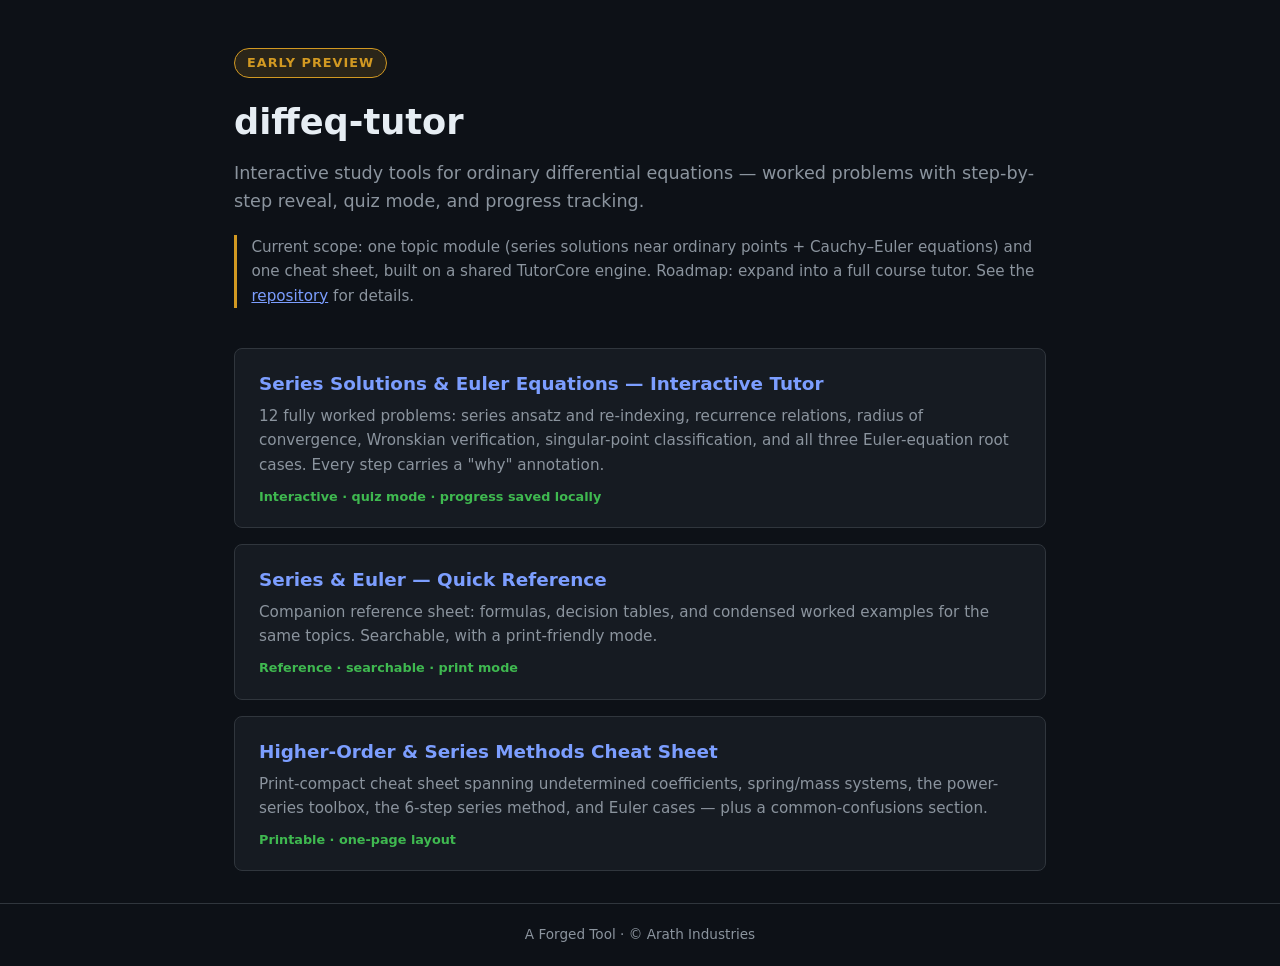
==== index.html @ a0a0be1a "Initial public release: series solutions & Euler equations module (early preview) Interactive tutor " ====
<!DOCTYPE html>
<html lang="en">
<head>
  <meta charset="UTF-8">
  <meta name="viewport" content="width=device-width, initial-scale=1.0">
  <title>diffeq-tutor — Interactive Differential Equations Study Tools</title>
  <style>
    :root {
      --bg: #0d1117;
      --card: #161b22;
      --border: #30363d;
      --text: #e6edf3;
      --dim: #8b949e;
      --accent: #7c9eff;
      --amber: #d29922;
      --green: #3fb950;
    }
    * { margin: 0; padding: 0; box-sizing: border-box; }
    body {
      font-family: 'Segoe UI', system-ui, sans-serif;
      background: var(--bg);
      color: var(--text);
      line-height: 1.6;
      min-height: 100vh;
      display: flex;
      flex-direction: column;
    }
    main { flex: 1; max-width: 860px; margin: 0 auto; padding: 3rem 1.5rem 2rem; width: 100%; }
    .badge-preview {
      display: inline-block;
      background: rgba(210, 153, 34, 0.15);
      border: 1px solid var(--amber);
      color: var(--amber);
      font-size: 0.8rem;
      font-weight: 700;
      letter-spacing: 0.08em;
      padding: 0.25rem 0.75rem;
      border-radius: 999px;
      margin-bottom: 1rem;
    }
    h1 { font-size: 2.2rem; margin-bottom: 0.5rem; }
    .tagline { color: var(--dim); font-size: 1.1rem; margin-bottom: 0.75rem; }
    .scope-note {
      color: var(--dim);
      font-size: 0.95rem;
      border-left: 3px solid var(--amber);
      padding-left: 0.9rem;
      margin: 1.25rem 0 2.5rem;
    }
    .cards { display: grid; gap: 1rem; }
    .card {
      display: block;
      background: var(--card);
      border: 1px solid var(--border);
      border-radius: 8px;
      padding: 1.25rem 1.5rem;
      text-decoration: none;
      color: var(--text);
      transition: border-color 0.15s ease, transform 0.15s ease;
    }
    .card:hover { border-color: var(--accent); transform: translateY(-2px); }
    .card h2 { font-size: 1.15rem; margin-bottom: 0.35rem; color: var(--accent); }
    .card p { color: var(--dim); font-size: 0.95rem; }
    .card .meta { display: block; margin-top: 0.6rem; font-size: 0.8rem; color: var(--green); font-weight: 600; }
    footer {
      border-top: 1px solid var(--border);
      padding: 1.25rem;
      text-align: center;
      color: var(--dim);
      font-size: 0.85rem;
    }
    footer a { color: var(--dim); }
  </style>
</head>
<body>

<main>
  <span class="badge-preview">EARLY PREVIEW</span>
  <h1>diffeq-tutor</h1>
  <p class="tagline">Interactive study tools for ordinary differential equations — worked problems with step-by-step reveal, quiz mode, and progress tracking.</p>
  <p class="scope-note">Current scope: one topic module (series solutions near ordinary points + Cauchy&ndash;Euler equations) and one cheat sheet, built on a shared TutorCore engine. Roadmap: expand into a full course tutor. See the <a href="https://github.com/ArathIndustries/diffeq-tutor" style="color: var(--accent);">repository</a> for details.</p>

  <div class="cards">
    <a class="card" href="series_solutions_tutor.html">
      <h2>Series Solutions &amp; Euler Equations — Interactive Tutor</h2>
      <p>12 fully worked problems: series ansatz and re-indexing, recurrence relations, radius of convergence, Wronskian verification, singular-point classification, and all three Euler-equation root cases. Every step carries a "why" annotation.</p>
      <span class="meta">Interactive &middot; quiz mode &middot; progress saved locally</span>
    </a>
    <a class="card" href="problems_series_solutions.html">
      <h2>Series &amp; Euler — Quick Reference</h2>
      <p>Companion reference sheet: formulas, decision tables, and condensed worked examples for the same topics. Searchable, with a print-friendly mode.</p>
      <span class="meta">Reference &middot; searchable &middot; print mode</span>
    </a>
    <a class="card" href="cheatsheet_series_methods.html">
      <h2>Higher-Order &amp; Series Methods Cheat Sheet</h2>
      <p>Print-compact cheat sheet spanning undetermined coefficients, spring/mass systems, the power-series toolbox, the 6-step series method, and Euler cases — plus a common-confusions section.</p>
      <span class="meta">Printable &middot; one-page layout</span>
    </a>
  </div>
</main>

<footer>
  A Forged Tool &middot; &copy; Arath Industries
</footer>

</body>
</html>
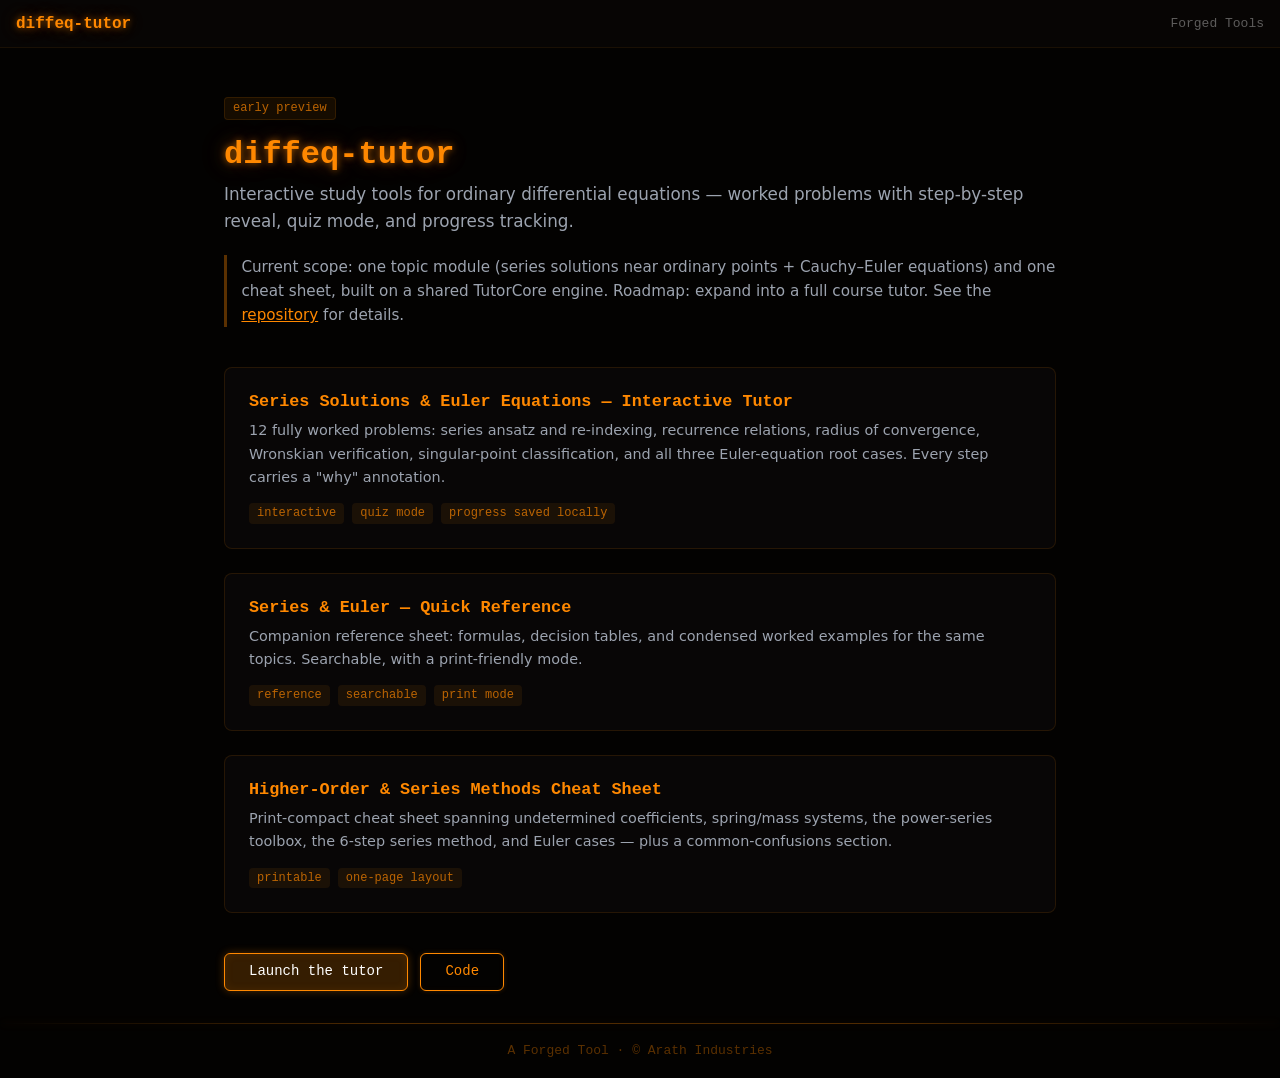
==== commit 7297d476: "Adopt forged-kit brand chrome (arath.site design system) - Vendor forged.css (forged-kit) at repo ro" ====
--- a/index.html
+++ b/index.html
@@ -4,103 +4,98 @@
   <meta charset="UTF-8">
   <meta name="viewport" content="width=device-width, initial-scale=1.0">
   <title>diffeq-tutor — Interactive Differential Equations Study Tools</title>
+  <link rel="stylesheet" href="forged.css">
   <style>
-    :root {
-      --bg: #0d1117;
-      --card: #161b22;
-      --border: #30363d;
-      --text: #e6edf3;
-      --dim: #8b949e;
-      --accent: #7c9eff;
-      --amber: #d29922;
-      --green: #3fb950;
+    /* Page-local layout on top of forged.css tokens */
+    * { box-sizing: border-box; }
+    main {
+      flex: 1;
+      width: 100%;
+      max-width: 54rem;
+      margin: 0 auto;
+      padding: 3rem var(--fk-pad-x) 2rem;
     }
-    * { margin: 0; padding: 0; box-sizing: border-box; }
-    body {
-      font-family: 'Segoe UI', system-ui, sans-serif;
-      background: var(--bg);
-      color: var(--text);
+    h1 {
+      font-family: var(--fk-font-mono);
+      font-size: 2rem;
+      color: var(--fk-accent);
+      text-shadow: var(--fk-glow-text);
+      margin: 0 0 0.5rem;
+    }
+    .tagline { color: var(--fk-text-dim); font-size: 1.05rem; margin: 0 0 0.75rem; line-height: 1.6; }
+    .scope-note {
+      color: var(--fk-text-dim);
+      font-size: 0.95rem;
       line-height: 1.6;
-      min-height: 100vh;
-      display: flex;
-      flex-direction: column;
-    }
-    main { flex: 1; max-width: 860px; margin: 0 auto; padding: 3rem 1.5rem 2rem; width: 100%; }
-    .badge-preview {
-      display: inline-block;
-      background: rgba(210, 153, 34, 0.15);
-      border: 1px solid var(--amber);
-      color: var(--amber);
-      font-size: 0.8rem;
-      font-weight: 700;
-      letter-spacing: 0.08em;
-      padding: 0.25rem 0.75rem;
-      border-radius: 999px;
-      margin-bottom: 1rem;
-    }
-    h1 { font-size: 2.2rem; margin-bottom: 0.5rem; }
-    .tagline { color: var(--dim); font-size: 1.1rem; margin-bottom: 0.75rem; }
-    .scope-note {
-      color: var(--dim);
-      font-size: 0.95rem;
-      border-left: 3px solid var(--amber);
+      border-left: 3px solid var(--fk-border-strong);
       padding-left: 0.9rem;
       margin: 1.25rem 0 2.5rem;
     }
-    .cards { display: grid; gap: 1rem; }
-    .card {
-      display: block;
-      background: var(--card);
-      border: 1px solid var(--border);
-      border-radius: 8px;
-      padding: 1.25rem 1.5rem;
-      text-decoration: none;
-      color: var(--text);
-      transition: border-color 0.15s ease, transform 0.15s ease;
+    .scope-note a { color: var(--fk-accent); }
+    .hero-chip { margin: 0 0 1rem; }
+    .cards { display: grid; gap: var(--fk-gap); }
+    a.fk-card { display: block; text-decoration: none; color: var(--fk-text); }
+    .fk-card h2 {
+      font-family: var(--fk-font-mono);
+      font-size: 1.05rem;
+      color: var(--fk-accent);
+      margin: 0 0 0.5rem;
     }
-    .card:hover { border-color: var(--accent); transform: translateY(-2px); }
-    .card h2 { font-size: 1.15rem; margin-bottom: 0.35rem; color: var(--accent); }
-    .card p { color: var(--dim); font-size: 0.95rem; }
-    .card .meta { display: block; margin-top: 0.6rem; font-size: 0.8rem; color: var(--green); font-weight: 600; }
-    footer {
-      border-top: 1px solid var(--border);
-      padding: 1.25rem;
-      text-align: center;
-      color: var(--dim);
-      font-size: 0.85rem;
-    }
-    footer a { color: var(--dim); }
+    .fk-card p { color: var(--fk-text-dim); font-size: 0.9rem; line-height: 1.6; margin: 0 0 0.9rem; }
+    .chip-row { display: flex; flex-wrap: wrap; gap: 0.5rem; }
+    .cta-row { display: flex; flex-wrap: wrap; gap: 0.75rem; margin-top: 2.5rem; }
   </style>
 </head>
-<body>
+<body class="fk-page">
+
+<header class="fk-header">
+  <span class="fk-header-title">diffeq-tutor</span>
+  <a class="fk-header-link" href="https://www.arath.site/forged/tools">Forged Tools</a>
+</header>
 
 <main>
-  <span class="badge-preview">EARLY PREVIEW</span>
+  <p class="hero-chip"><span class="fk-chip fk-chip-preview">early preview</span></p>
   <h1>diffeq-tutor</h1>
   <p class="tagline">Interactive study tools for ordinary differential equations — worked problems with step-by-step reveal, quiz mode, and progress tracking.</p>
-  <p class="scope-note">Current scope: one topic module (series solutions near ordinary points + Cauchy&ndash;Euler equations) and one cheat sheet, built on a shared TutorCore engine. Roadmap: expand into a full course tutor. See the <a href="https://github.com/ArathIndustries/diffeq-tutor" style="color: var(--accent);">repository</a> for details.</p>
+  <p class="scope-note">Current scope: one topic module (series solutions near ordinary points + Cauchy&ndash;Euler equations) and one cheat sheet, built on a shared TutorCore engine. Roadmap: expand into a full course tutor. See the <a href="https://github.com/ArathIndustries/diffeq-tutor">repository</a> for details.</p>
 
   <div class="cards">
-    <a class="card" href="series_solutions_tutor.html">
+    <a class="fk-card" href="series_solutions_tutor.html">
       <h2>Series Solutions &amp; Euler Equations — Interactive Tutor</h2>
       <p>12 fully worked problems: series ansatz and re-indexing, recurrence relations, radius of convergence, Wronskian verification, singular-point classification, and all three Euler-equation root cases. Every step carries a "why" annotation.</p>
-      <span class="meta">Interactive &middot; quiz mode &middot; progress saved locally</span>
+      <div class="chip-row">
+        <span class="fk-chip">interactive</span>
+        <span class="fk-chip">quiz mode</span>
+        <span class="fk-chip">progress saved locally</span>
+      </div>
     </a>
-    <a class="card" href="problems_series_solutions.html">
+    <a class="fk-card" href="problems_series_solutions.html">
       <h2>Series &amp; Euler — Quick Reference</h2>
       <p>Companion reference sheet: formulas, decision tables, and condensed worked examples for the same topics. Searchable, with a print-friendly mode.</p>
-      <span class="meta">Reference &middot; searchable &middot; print mode</span>
+      <div class="chip-row">
+        <span class="fk-chip">reference</span>
+        <span class="fk-chip">searchable</span>
+        <span class="fk-chip">print mode</span>
+      </div>
     </a>
-    <a class="card" href="cheatsheet_series_methods.html">
+    <a class="fk-card" href="cheatsheet_series_methods.html">
       <h2>Higher-Order &amp; Series Methods Cheat Sheet</h2>
       <p>Print-compact cheat sheet spanning undetermined coefficients, spring/mass systems, the power-series toolbox, the 6-step series method, and Euler cases — plus a common-confusions section.</p>
-      <span class="meta">Printable &middot; one-page layout</span>
+      <div class="chip-row">
+        <span class="fk-chip">printable</span>
+        <span class="fk-chip">one-page layout</span>
+      </div>
     </a>
+  </div>
+
+  <div class="cta-row">
+    <a class="fk-btn-filled" href="series_solutions_tutor.html">Launch the tutor</a>
+    <a class="fk-btn" href="https://github.com/ArathIndustries/diffeq-tutor">Code</a>
   </div>
 </main>
 
-<footer>
-  A Forged Tool &middot; &copy; Arath Industries
+<footer class="fk-footer">
+  <a href="https://www.arath.site">A Forged Tool &middot; &copy; Arath Industries</a>
 </footer>
 
 </body>
--- a/forged.css
+++ b/forged.css
@@ -0,0 +1,249 @@
+/* ==========================================================================
+   forged-kit — forged.css
+   Shared brand layer for Arath Industries "Forged Tools" static sites.
+   Upstream source of truth: portfolio-website (arath.site) —
+   src/app/globals.css, src/app/forged/tools/page.tsx,
+   src/components/Header.tsx, src/components/Footer.tsx.
+   Self-contained: no build step, no external requests, no webfont loads.
+   Non-invasive: nothing here restyles bare elements outside .fk-* scope.
+   The site (and this kit) is dark-only.
+   ========================================================================== */
+
+:root {
+  /* --- Color: backgrounds --- */
+  --fk-bg: #030201;                       /* page background (site body) */
+  --fk-surface: #090706;                  /* raised surface / header band */
+  --fk-card-bg: rgba(13, 11, 10, 0.6);    /* card background */
+  --fk-card-bg-tint: rgba(255, 136, 0, 0.02); /* forged-tools card tint */
+
+  /* --- Color: text --- */
+  --fk-text: #e0e0e0;                     /* primary text */
+  --fk-text-dim: #9ca3af;                 /* secondary text (site gray-400) */
+  --fk-text-faint: rgba(255, 255, 255, 0.35); /* de-emphasized nav text */
+
+  /* --- Color: accent (neon orange) --- */
+  --fk-accent: #FF8800;
+  --fk-accent-deep: #994400;
+  --fk-accent-rgb: 255, 136, 0;           /* for rgba() composition */
+  --fk-accent-dim: rgba(255, 136, 0, 0.7);   /* chip text */
+  --fk-accent-faint: rgba(255, 136, 0, 0.35); /* footer / maker's-mark text */
+
+  /* --- Borders --- */
+  --fk-border-neutral: rgba(255, 255, 255, 0.06); /* resting card border */
+  --fk-border-faint: rgba(255, 136, 0, 0.08);     /* header/footer hairlines */
+  --fk-border-soft: rgba(255, 136, 0, 0.12);      /* forged-tools card border */
+  --fk-border-strong: rgba(255, 136, 0, 0.35);    /* hover border */
+
+  /* --- Fills --- */
+  --fk-chip-bg: rgba(255, 136, 0, 0.08);
+  --fk-btn-filled-bg: rgba(255, 136, 0, 0.2);
+  --fk-btn-filled-bg-hover: rgba(255, 136, 0, 0.35);
+  --fk-btn-bg-hover: rgba(255, 136, 0, 0.15);
+
+  /* --- Typography (web-safe fallbacks; kit loads no webfonts) --- */
+  --fk-font-sans: Inter, system-ui, -apple-system, "Segoe UI", Roboto,
+    Helvetica, Arial, sans-serif;
+  --fk-font-mono: "JetBrains Mono", ui-monospace, SFMono-Regular, Menlo,
+    Consolas, "Liberation Mono", monospace;
+
+  /* --- Radii --- */
+  --fk-radius-sm: 0.25rem;                /* chips */
+  --fk-radius-btn: 0.375rem;              /* buttons */
+  --fk-radius-card: 0.5rem;               /* cards */
+
+  /* --- Glow shadows --- */
+  --fk-glow-btn: 0 0 5px rgba(255, 136, 0, 0.2),
+    inset 0 0 5px rgba(255, 136, 0, 0.05);
+  --fk-glow-btn-hover: 0 0 10px rgba(255, 136, 0, 0.4),
+    0 0 30px rgba(255, 136, 0, 0.15), inset 0 0 10px rgba(255, 136, 0, 0.1);
+  --fk-glow-btn-filled: 0 0 8px rgba(255, 136, 0, 0.3),
+    inset 0 0 8px rgba(255, 136, 0, 0.1);
+  --fk-glow-btn-filled-hover: 0 0 15px rgba(255, 136, 0, 0.5),
+    0 0 40px rgba(255, 136, 0, 0.2), inset 0 0 15px rgba(255, 136, 0, 0.15);
+  --fk-glow-card-hover: 0 0 15px rgba(255, 136, 0, 0.06),
+    inset 0 0 30px rgba(255, 136, 0, 0.02);
+  --fk-glow-divider: 0 0 8px rgba(255, 136, 0, 0.15),
+    0 0 20px rgba(255, 136, 0, 0.05);
+  --fk-glow-text: 0 0 7px rgba(255, 136, 0, 0.6),
+    0 0 20px rgba(255, 136, 0, 0.3), 0 0 40px rgba(255, 136, 0, 0.15);
+
+  /* --- Spacing rhythm --- */
+  --fk-container-max: 64rem;              /* site max-w-3xl..5xl range */
+  --fk-pad-x: 1rem;                       /* container side padding */
+  --fk-card-pad: 1.5rem;                  /* card padding (site p-6) */
+  --fk-gap: 1.5rem;                       /* card-to-card gap (space-y-6) */
+}
+
+/* --------------------------------------------------------------------------
+   .fk-page — base canvas. Apply to <body> (or a wrapper). Sets background,
+   text color, and the sans stack. Does not touch child element defaults.
+   -------------------------------------------------------------------------- */
+.fk-page {
+  margin: 0;
+  min-height: 100vh;
+  display: flex;
+  flex-direction: column;
+  background-color: var(--fk-bg);
+  color: var(--fk-text);
+  font-family: var(--fk-font-sans);
+}
+
+/* --------------------------------------------------------------------------
+   .fk-header — slim top band. Markup:
+   <header class="fk-header">
+     <span class="fk-header-title">Tool Name</span>
+     <a class="fk-header-link" href="https://www.arath.site/forged/tools">Forged Tools</a>
+   </header>
+   -------------------------------------------------------------------------- */
+.fk-header {
+  position: sticky;
+  top: 0;
+  z-index: 50;
+  display: flex;
+  align-items: center;
+  justify-content: space-between;
+  gap: 1rem;
+  height: 3rem;
+  padding: 0 var(--fk-pad-x);
+  background: rgba(9, 7, 6, 0.8);
+  backdrop-filter: blur(4px);
+  -webkit-backdrop-filter: blur(4px);
+  border-bottom: 1px solid var(--fk-border-faint);
+  font-family: var(--fk-font-mono);
+}
+
+.fk-header-title {
+  font-weight: 700;
+  font-size: 1rem;
+  color: var(--fk-accent);
+  text-shadow: var(--fk-glow-text);
+  text-decoration: none;
+}
+
+.fk-header-link {
+  font-size: 0.8125rem;
+  color: var(--fk-text-faint);
+  text-decoration: none;
+  transition: color 0.2s ease, text-shadow 0.2s ease;
+}
+
+.fk-header-link:hover {
+  color: var(--fk-accent);
+  text-shadow: 0 0 8px rgba(var(--fk-accent-rgb), 0.3);
+}
+
+/* --------------------------------------------------------------------------
+   .fk-card — content panel with neon hover border.
+   -------------------------------------------------------------------------- */
+.fk-card {
+  padding: var(--fk-card-pad);
+  background: var(--fk-card-bg);
+  border: 1px solid var(--fk-border-soft);
+  border-radius: var(--fk-radius-card);
+  transition: border-color 0.3s ease, box-shadow 0.3s ease;
+}
+
+.fk-card:hover {
+  border-color: var(--fk-border-strong);
+  box-shadow: var(--fk-glow-card-hover);
+}
+
+/* --------------------------------------------------------------------------
+   .fk-chip — small mono tag. .fk-chip-preview — status variant
+   ("early preview"); same palette as tags on /forged/tools, plus a
+   hairline accent border to read as a status rather than a tag.
+   -------------------------------------------------------------------------- */
+.fk-chip {
+  display: inline-block;
+  padding: 0.125rem 0.5rem;
+  font-family: var(--fk-font-mono);
+  font-size: 0.75rem;
+  line-height: 1.4;
+  border-radius: var(--fk-radius-sm);
+  background: var(--fk-chip-bg);
+  color: var(--fk-accent-dim);
+}
+
+.fk-chip-preview {
+  border: 1px solid var(--fk-border-soft);
+}
+
+/* --------------------------------------------------------------------------
+   .fk-btn / .fk-btn-filled — the site's neon-btn / neon-btn-filled.
+   Work on <a> and <button>.
+   -------------------------------------------------------------------------- */
+.fk-btn,
+.fk-btn-filled {
+  display: inline-block;
+  padding: 0.5rem 1.5rem;
+  font-family: var(--fk-font-mono);
+  font-size: 0.875rem;
+  line-height: 1.4;
+  text-decoration: none;
+  cursor: pointer;
+  border-radius: var(--fk-radius-btn);
+  transition: all 0.2s ease;
+}
+
+.fk-btn {
+  border: 1px solid var(--fk-accent);
+  color: var(--fk-accent);
+  background: transparent;
+  box-shadow: var(--fk-glow-btn);
+}
+
+.fk-btn:hover {
+  background: var(--fk-btn-bg-hover);
+  box-shadow: var(--fk-glow-btn-hover);
+}
+
+.fk-btn-filled {
+  border: 1px solid var(--fk-accent);
+  color: #fff;
+  background: var(--fk-btn-filled-bg);
+  box-shadow: var(--fk-glow-btn-filled);
+}
+
+.fk-btn-filled:hover {
+  background: var(--fk-btn-filled-bg-hover);
+  box-shadow: var(--fk-glow-btn-filled-hover);
+}
+
+/* --------------------------------------------------------------------------
+   .fk-footer — maker's mark. Markup:
+   <footer class="fk-footer">
+     <a href="https://www.arath.site">A Forged Tool &middot; &copy; Arath Industries</a>
+   </footer>
+   Gradient hairline + glow reproduces the site footer divider.
+   -------------------------------------------------------------------------- */
+.fk-footer {
+  margin-top: auto;
+  padding: 1.25rem var(--fk-pad-x);
+  text-align: center;
+  font-family: var(--fk-font-mono);
+  font-size: 0.8125rem;
+  position: relative;
+}
+
+.fk-footer::before {
+  content: "";
+  position: absolute;
+  top: 0;
+  left: 0;
+  right: 0;
+  height: 1px;
+  background: linear-gradient(90deg, transparent,
+    rgba(255, 136, 0, 0.3) 30%, rgba(255, 136, 0, 0.3) 70%, transparent);
+  box-shadow: var(--fk-glow-divider);
+}
+
+.fk-footer a {
+  color: var(--fk-accent-faint);
+  text-decoration: none;
+  transition: color 0.2s ease, text-shadow 0.2s ease;
+}
+
+.fk-footer a:hover {
+  color: var(--fk-accent);
+  text-shadow: 0 0 8px rgba(var(--fk-accent-rgb), 0.3);
+}
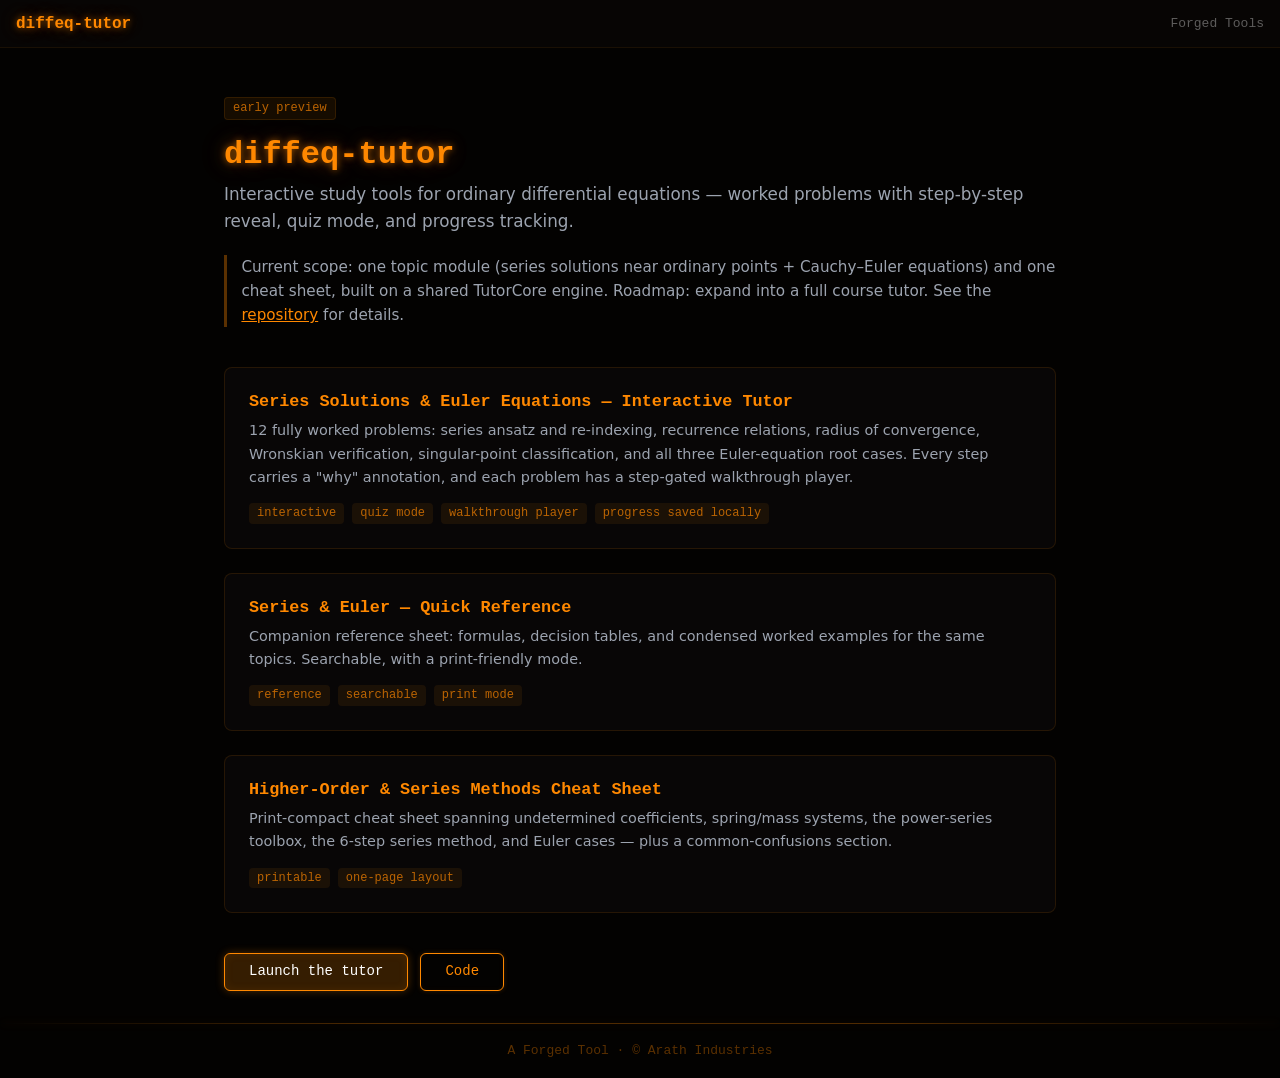
==== commit fca7c454: "Add step-gated walkthrough mode via shared FkStepPlayer Vendor forged-kit step-player.js/.css. Each " ====
--- a/index.html
+++ b/index.html
@@ -62,10 +62,11 @@
   <div class="cards">
     <a class="fk-card" href="series_solutions_tutor.html">
       <h2>Series Solutions &amp; Euler Equations — Interactive Tutor</h2>
-      <p>12 fully worked problems: series ansatz and re-indexing, recurrence relations, radius of convergence, Wronskian verification, singular-point classification, and all three Euler-equation root cases. Every step carries a "why" annotation.</p>
+      <p>12 fully worked problems: series ansatz and re-indexing, recurrence relations, radius of convergence, Wronskian verification, singular-point classification, and all three Euler-equation root cases. Every step carries a "why" annotation, and each problem has a step-gated walkthrough player.</p>
       <div class="chip-row">
         <span class="fk-chip">interactive</span>
         <span class="fk-chip">quiz mode</span>
+        <span class="fk-chip">walkthrough player</span>
         <span class="fk-chip">progress saved locally</span>
       </div>
     </a>
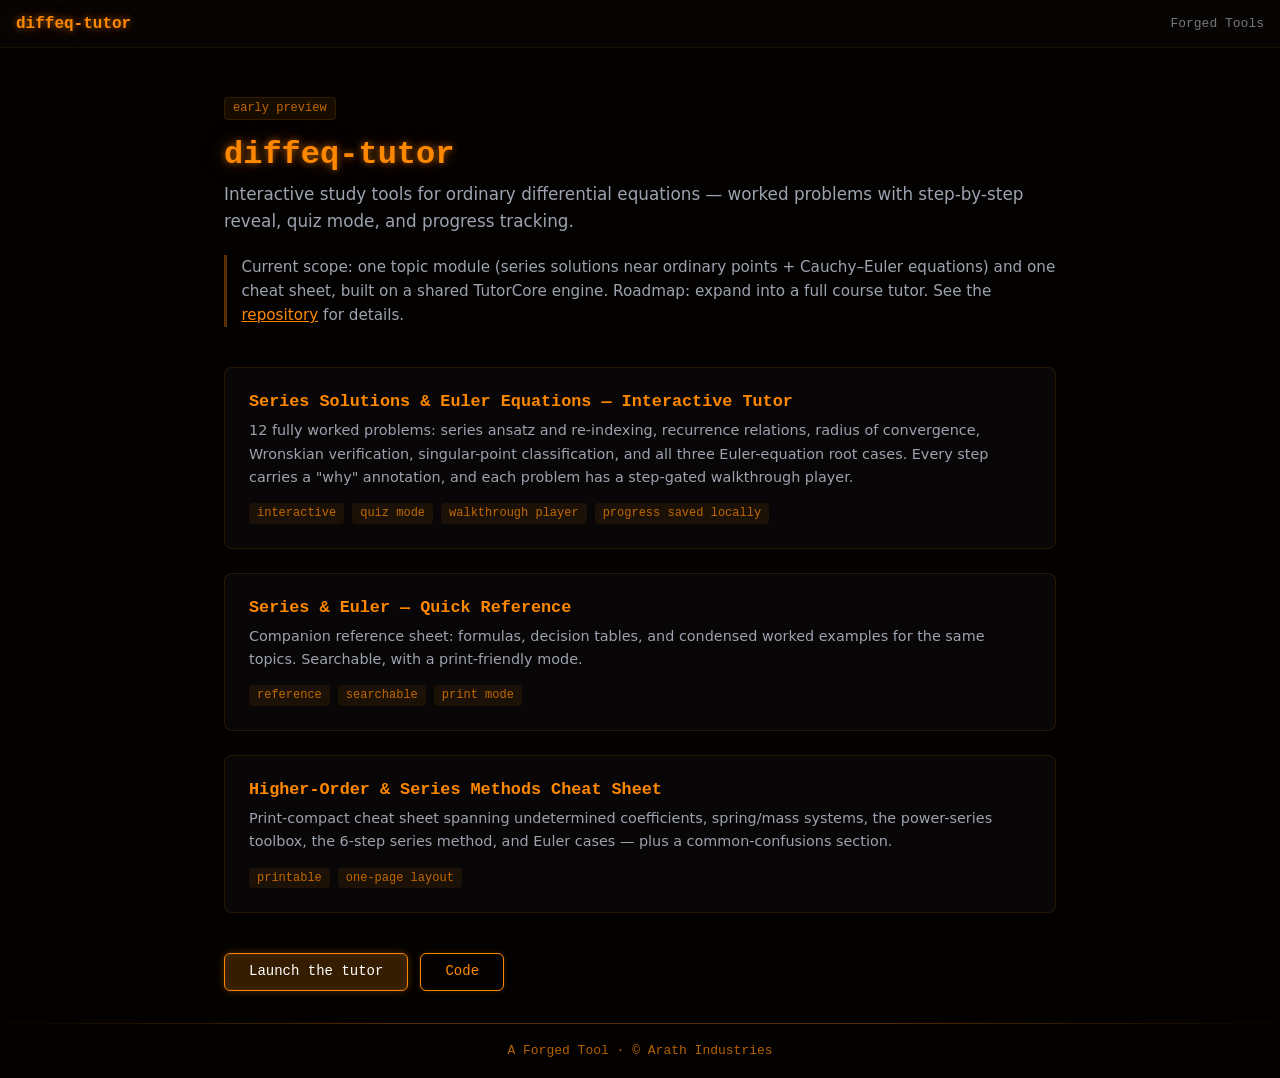
==== commit bcc122b9: "Add Forged-brand favicon (sigma mark) + link tag on all pages Co-Authored-By: Claude Fable 5 <norepl" ====
--- a/index.html
+++ b/index.html
@@ -4,6 +4,7 @@
   <meta charset="UTF-8">
   <meta name="viewport" content="width=device-width, initial-scale=1.0">
   <title>diffeq-tutor — Interactive Differential Equations Study Tools</title>
+  <link rel="icon" type="image/svg+xml" href="favicon.svg">
   <link rel="stylesheet" href="forged.css">
   <style>
     /* Page-local layout on top of forged.css tokens */
--- a/forged.css
+++ b/forged.css
@@ -19,14 +19,21 @@
   /* --- Color: text --- */
   --fk-text: #e0e0e0;                     /* primary text */
   --fk-text-dim: #9ca3af;                 /* secondary text (site gray-400) */
-  --fk-text-faint: rgba(255, 255, 255, 0.35); /* de-emphasized nav text */
+  --fk-text-faint: rgba(255, 255, 255, 0.46); /* de-emphasized nav text;
+    alpha floor: 4.63:1 over the header band at rest (WCAG 4.5:1 at 13px;
+    content scrolled under the translucent band can composite lower) */
 
   /* --- Color: accent (neon orange) --- */
   --fk-accent: #FF8800;
   --fk-accent-deep: #994400;
   --fk-accent-rgb: 255, 136, 0;           /* for rgba() composition */
-  --fk-accent-dim: rgba(255, 136, 0, 0.7);   /* chip text */
-  --fk-accent-faint: rgba(255, 136, 0, 0.35); /* footer / maker's-mark text */
+  --fk-accent-dim: rgba(255, 136, 0, 0.73);  /* chip text;
+    alpha floor: >=4.55:1 over every dark backdrop chips ship on
+    (--fk-chip-bg on page, .fk-card, card tint, #0d0b0a panels;
+    WCAG 4.5:1 at 12px) */
+  --fk-accent-faint: rgba(255, 136, 0, 0.71); /* footer / maker's-mark text;
+    alpha floor: 4.59:1 over --fk-surface, 4.64:1 over --fk-bg
+    (WCAG 4.5:1 at 13px) */
 
   /* --- Borders --- */
   --fk-border-neutral: rgba(255, 255, 255, 0.06); /* resting card border */
